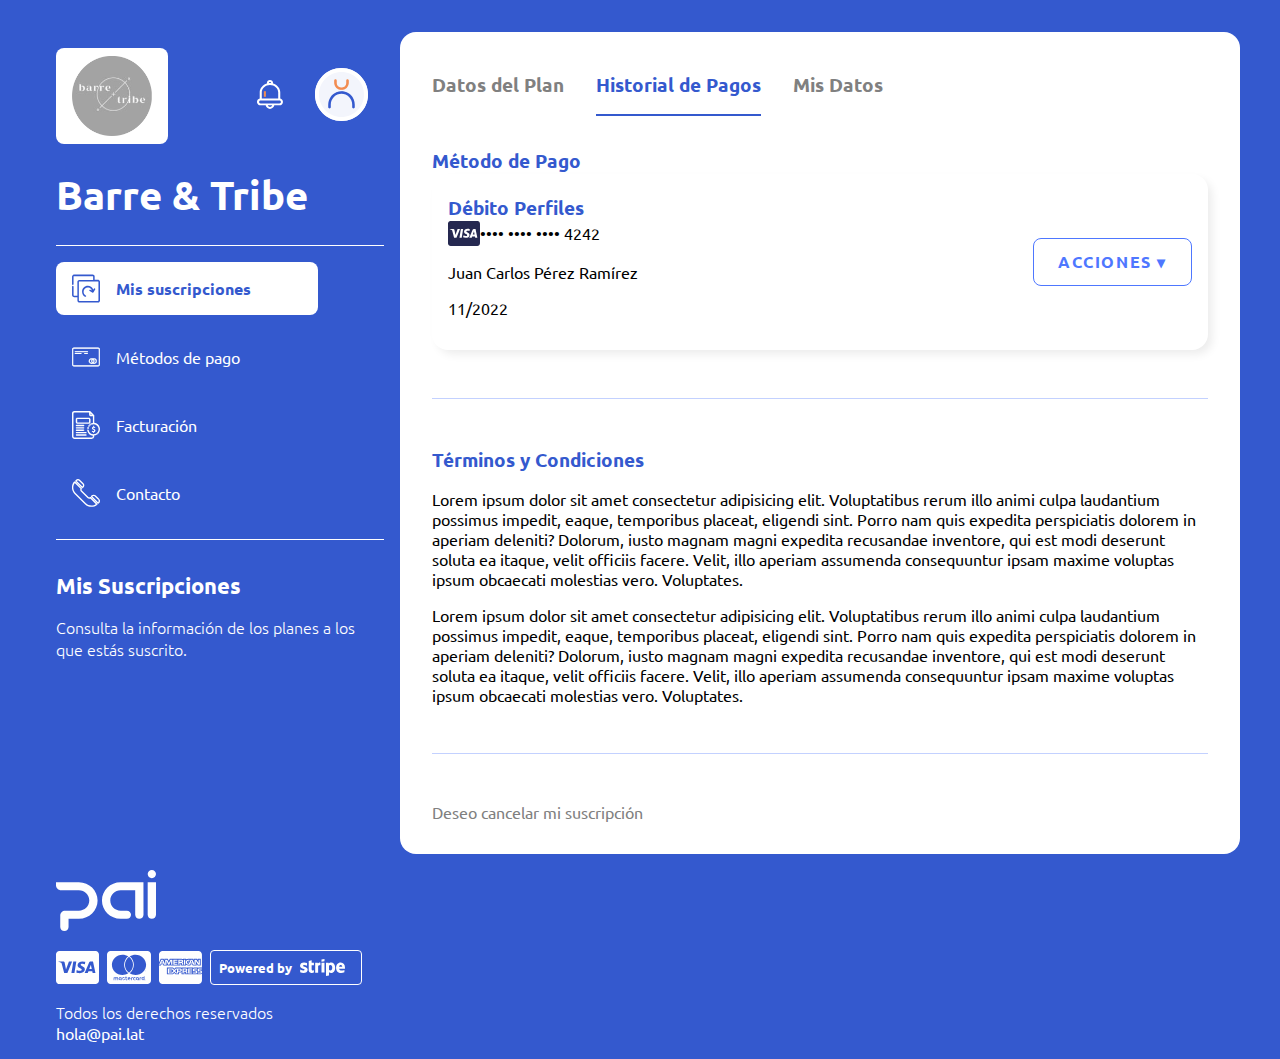
==== payments.html @ bb8e09a6 "Start Payments page" ====
<!DOCTYPE html>
<html lang="en">
  <head>
    <meta charset="UTF-8" />
    <meta http-equiv="X-UA-Compatible" content="IE=edge" />
    <meta name="viewport" content="width=device-width, initial-scale=1.0" />
    <link rel="stylesheet" href="./assets/css/main.css" />
    <title>Pai - Technical Challenge</title>
  </head>
  <body>
    <main class="container">
      <aside class="menu">
        <header class="header">
          <div class="header__company-img">
            <img src="./assets/img/barre_tribe.png" alt="company logo" />
          </div>
          <div class="header__icons">
            <a href="#" alt="">
              <img src="./assets/svg/icons/bell.svg" alt="Notificaciones" />
            </a>
            <a href="#">
              <img src="./assets/svg/icons/user_icon.svg" alt="Usuario" />
            </a>
          </div>
        </header>
        <nav>
          <h1 class="main-title">Barre & Tribe</h1>
          <div class="split-line"></div>
          <a href="index.html" class="nav__btn active">
            <img src="./assets/svg/icons/subscriptions_icon.svg" alt="" />
            <p>Mis suscripciones</p>
          </a>
          <div class="nav__btn no-active">
            <img src="./assets/svg/icons/card_icon.svg" alt="" />
            <p>Métodos de pago</p>
          </div>
          <div class="nav__btn no-active">
            <img src="./assets/svg/icons/invoice_icon.svg" alt="" />
            <p>Facturación</p>
          </div>
          <div class="nav__btn no-active">
            <img src="./assets/svg/icons/phone_icon.svg" alt="" />
            <p>Contacto</p>
          </div>
          <br />
          <div class="split-line"></div>
        </nav>
        <article>
          <h1 class="white-title">Mis Suscripciones</h1>
          <h4>
            Consulta la información de los planes a los que estás suscrito.
          </h4>
        </article>
      </aside>
      <section class="description-container">
        <div class="subscription-header">
          <a href="subscriptions-detail.html" class="title-no-active">
            <h2>Datos del Plan</h2>
          </a>
          <a href="#" class="title-active">
            <h2>Historial de Pagos</h2>
          </a>
          <a href="#" class="title-no-active">
            <h2>Mis Datos</h2>
          </a>
        </div>
        <h3>Método de Pago</h3>
        <article class="payment-method">
          <div class="credit-card">
            <h3>Débito Perfiles</h3>
            <div class="credit-card-number">
              <img src="./assets/svg/icons/visa_blue.svg" alt="" />
              <span>•••• •••• •••• 4242</span>
            </div>
            <p>Juan Carlos Pérez Ramírez</p>
            <p>11/2022</p>
          </div>
          <div class="action-btn--container">
            <a href="#" class="action-btn">acciones &blacktriangledown;</a>
          </div>
        </article>
        <div class="split-line-blue"></div>
        <h3>Términos y Condiciones</h3>
        <p>
          Lorem ipsum dolor sit amet consectetur adipisicing elit. Voluptatibus
          rerum illo animi culpa laudantium possimus impedit, eaque, temporibus
          placeat, eligendi sint. Porro nam quis expedita perspiciatis dolorem
          in aperiam deleniti? Dolorum, iusto magnam magni expedita recusandae
          inventore, qui est modi deserunt soluta ea itaque, velit officiis
          facere. Velit, illo aperiam assumenda consequuntur ipsam maxime
          voluptas ipsum obcaecati molestias vero. Voluptates.
        </p>
        <p>
          Lorem ipsum dolor sit amet consectetur adipisicing elit. Voluptatibus
          rerum illo animi culpa laudantium possimus impedit, eaque, temporibus
          placeat, eligendi sint. Porro nam quis expedita perspiciatis dolorem
          in aperiam deleniti? Dolorum, iusto magnam magni expedita recusandae
          inventore, qui est modi deserunt soluta ea itaque, velit officiis
          facere. Velit, illo aperiam assumenda consequuntur ipsam maxime
          voluptas ipsum obcaecati molestias vero. Voluptates.
        </p>
        <div class="split-line-blue"></div>
        <a
          href="subscriptions-detail.html"
          class="subscription-delete"
          target="_blank"
          >Deseo cancelar mi suscripción</a
        >
      </section>
      <footer class="footer-container">
        <div class="footer-logo">
          <img src="./assets/svg/logos/pai_logo.svg" alt="" />
        </div>
        <div class="footer__cards-icons">
          <img src="./assets/svg/icons/visa.svg" alt="" />
          <img src="./assets/svg/icons/mastercard.svg" alt="" />
          <img src="./assets/svg/icons/american_express.svg" alt="" />
          <a
            href="https://stripe.com/partners/pai"
            class="footer__cards-icons--stripe link-dark"
            target="_blank"
          >
            <h5>Powered by</h5>
            <img src="./assets/svg/logos/stripe.svg" alt="" />
          </a>
        </div>
        <h4>Todos los derechos reservados</h4>
        <a href="mailto:hola@pai.lat" class="link-dark">hola@pai.lat</a>
      </footer>
    </main>
  </body>
</html>
---- assets/css/main.css ----
@import url("https://fonts.googleapis.com/css2?family=Ubuntu:wght@300;400;700&display=swap");

:root {
  --main-color: #3459ce;
  --soft-color: #c3d1ff;
  --white: #fff;
  --active: #c1fdda;
  --active-font: #01a775;
  --main-button: #4e77ff;
  --canceled: rgb(255, 218, 238);
  --canceled-font: rgb(255, 0, 85);
  --no-active: #808080;
}

body {
  margin: 0;
  padding: 0;
  box-sizing: border-box;
  background-color: var(--main-color);
  font-family: "Ubuntu", sans-serif;
  font-size: 16px;
}

h1 {
  color: var(--main-color);
  font-size: 1.4rem;
  margin: 0.5rem 0 0.5rem 0;
}

h2 {
  color: var(--main-color);
  font-size: 1.2rem;
  margin: 0.5rem 0 0.5rem 0;
}

h3 {
  color: var(--main-color);
  margin: 0.3rem 0 0 0;
}

h4 {
  color: var(--white);
  font-weight: lighter;
  margin: 1rem 0 0 0;
}

/* --------------------------------------------/
|                   UTILITIES 
\* -------------------------------------------*/

.action-btn {
  background-color: var(--white);
  border: 1px solid var(--main-button);
  padding: 0.8rem 1.5rem 0.8rem 1.5rem;
  text-transform: uppercase;
  font-size: 1rem;
  font-weight: bold;
  text-decoration: none;
  color: var(--main-button);
  letter-spacing: 0.1rem;
  border-radius: 0.5rem;
  float: right;
}

.active {
  background-color: var(--white);
  width: 80%;
  color: var(--main-color);
  border-radius: 0.5rem;
  cursor: pointer;
  font-weight: bold;
}

.active-btn {
  background-color: var(--active);
  padding: 0.3rem 0.8rem;
  border-radius: 0.5rem;
  font-weight: bold;
  color: var(--active-font);
  margin-left: 2rem;
}

.canceled-btn {
  background-color: var(--canceled);
  padding: 0.3rem 0.8rem;
  border-radius: 0.5rem;
  font-weight: bold;
  color: var(--canceled-font);
  margin-left: 2rem;
}

.container {
  display: grid;
  grid-template-columns: 30% 70%;
  max-width: 1200px;
  margin: 0 auto;
  margin-top: 2rem;
  height: 100vh;
}

.link-dark {
  color: var(--white);
  text-decoration: none;
}

.main-btn {
  background-color: var(--main-button);
  padding: 1rem 2rem 1rem 2rem;
  float: right;
  text-transform: uppercase;
  font-size: 0.8rem;
  font-weight: bold;
  text-decoration: none;
  color: var(--white);
  letter-spacing: 0.1rem;
  border-radius: 0.5rem;
  margin-top: 2rem;
}

.main-title {
  font-size: 2.5rem;
  margin: 1.5rem 0;
  color: var(--white);
}

.menu {
  padding: 1rem;
}

.no-active {
  color: var(--white);
}

.no-active > img {
  filter: brightness(5);
}

.secondary-btn {
  position: relative;
  left: 25%;
  background-color: var(--white);
  padding: 1rem 2rem 1rem 2rem;
  text-transform: uppercase;
  font-size: 0.8rem;
  font-weight: bold;
  text-decoration: none;
  color: var(--main-button);
  letter-spacing: 0.1rem;
  border-radius: 0.5rem;
  margin-top: 2rem;
}

.split-line {
  border-bottom: 1px solid var(--white);
}

.split-line-blue {
  border-bottom: 1px solid var(--soft-color);
  margin: 3rem 0;
}
.title-active {
  padding-bottom: 0.5rem;
  border-bottom: 2px solid var(--main-color);
  text-decoration: none;
}

.title-no-active {
  text-decoration: none;
}

.title-no-active h2 {
  color: var(--no-active);
}

.white-title {
  margin-top: 2rem;
  color: var(--white);
}

/*********** Start Lateral Menu **********/

.header {
  display: flex;
  align-items: center;
  justify-content: space-between;
}

.header__company-img {
  height: 80px;
  border-radius: 0.5rem;
  background-color: var(--white);
  padding: 0.5rem 1rem;
  text-align: center;
}

.header__company-img img {
  height: 100%;
}

.header__icons {
  display: flex;
  align-items: center;
}

.header__icons img {
  margin: 0 1rem;
}

.nav__btn {
  display: flex;
  margin-top: 1rem;
  text-decoration: none;
}

.nav__btn img {
  padding-left: 1rem;
  padding-right: 1rem;
}

.footer__cards-icons {
  display: flex;
  align-items: center;
}

.footer__cards-icons img {
  margin-right: 0.5rem;
}

.footer__cards-icons--stripe {
  display: flex;
  align-items: center;
  border: 1px solid var(--white);
  border-radius: 0.25rem;
  padding: 0 0.5rem;
}

.footer__cards-icons--stripe h5 {
  color: var(--white);
  margin: 0.5rem 0.5rem 0.5rem 0;
}

.footer-container {
  position: sticky;
  padding: 1rem;
}

.footer-logo {
  margin-bottom: 1rem;
}

/*************** End Lateral Menu **************/

/*********** Start Description Section **********/

.description-container {
  padding: 2rem;
  background-color: var(--white);
  border-radius: 1rem;
  height: fit-content;
}

.subscription-card {
  display: grid;
  grid-template-columns: minmax(150px, 30%) 1fr;
  width: 100%;
  border-radius: 1rem;
  box-shadow: 5px 5px 10px -1px rgba(0, 0, 0, 0.08);
  margin-bottom: 2.5rem;
}

.info-container {
  padding: 1rem;
}

.img-container img {
  width: 100%;
  height: 100%;
  object-fit: cover;
  border-radius: 1rem 0 0rem 1rem;
}

.subscription-title {
  display: flex;
  align-items: center;
}

.price-frequency {
  display: flex;
}

.price-frequency > div {
  margin-right: 2rem;
}

.price-frequency small {
  font-size: 0.7rem;
}

/*********** End Description Section **********/

/*********** Start Subscription Detail Styles **********/

/*------- Start Carousel ------*/

@keyframes carousel-slide {
  0% {
    transform: translateX(0%);
  }
  33.33% {
    transform: translateX(-33.33%);
  }
  66.66% {
    transform: translateX(-66.66%);
  }
}

.carousel {
  width: 100%;
  border-radius: 1rem;
  overflow-x: hidden;
}

.carousel input {
  display: none;
}

.carousel label {
  display: inline-block;
  margin: 0 0.25rem;
  width: 0.5rem;
  height: 0.5rem;
  border: 2px solid var(--main-button);
  border-radius: 50%;
  cursor: pointer;
}

.carousel .slides {
  width: 300%;
  padding: 0;
  display: flex;
  list-style: none;
  transition: transform 0.5s ease-in-out;
  animation: carousel-slide 9s ease-in-out;
}

.carousel-img {
  border-radius: 1rem;
  width: 100%;
  height: 100%;
  object-fit: cover;
}

#slide-1:checked ~ .slides {
  transform: translateX(0%);
}

#slide-2:checked ~ .slides {
  transform: translateX(-33.33%);
}

#slide-3:checked ~ .slides {
  transform: translateX(-66.66%);
}

#slide-1:checked ~ .slides-nav label#dot-1,
#slide-2:checked ~ .slides-nav label#dot-2,
#slide-3:checked ~ .slides-nav label#dot-3 {
  background-color: var(--main-color);
}

.slides-nav {
  text-align: center;
}

/*------- End Carousel ------*/

.subscription-header {
  display: flex;
  margin-bottom: 2rem;
}

.subscription-header a {
  margin-right: 2rem;
}

.subscription-info {
  display: grid;
  grid-template-columns: 1fr 2fr;
}

.subscription-fee p {
  margin: 1rem 0 0rem 0;
}

.subscription-img--container img {
  width: 100%;
  height: 100%;
  object-fit: cover;
  border-radius: 1rem;
}

.subscription-delete {
  text-decoration: none;
  color: var(--no-active);
}

/*********** End Subscription Detail Styles **********/

/*********** Start Payment Styles **********/

.credit-card img {
  width: 2rem;
}

.credit-card-number {
  display: flex;
  align-items: center;
}

.credit-card-number {
  display: flex;
  align-items: center;
}

.payment-method {
  display: grid;
  grid-template-columns: 1fr 1fr;
  border-radius: 1rem;
  box-shadow: 5px 5px 10px -1px rgba(0, 0, 0, 0.08);
  margin-bottom: 2.5rem;
  align-items: center;
  padding: 1rem;
}

/*********** End Payment Styles **********/
/* --------------------------------------------/
                   LARGE 992 PX
\* -------------------------------------------*/

@media screen and (max-width: 992px) {
  .container {
    grid-template-columns: 1fr;
    margin: 0 auto;
  }
  .description-container {
    margin: 1rem;
  }
}

/* --------------------------------------------/
                   MEDIUM 768 PX
\* -------------------------------------------*/

@media screen and (max-width: 768px) {
  .secondary-btn {
    position: static;
    width: 100%;
    padding: 0.5rem;
    text-align: center;
  }
  .subscription-card {
    grid-template-columns: 1fr;
  }
  .img-container img {
    border-radius: 1rem;
  }
}
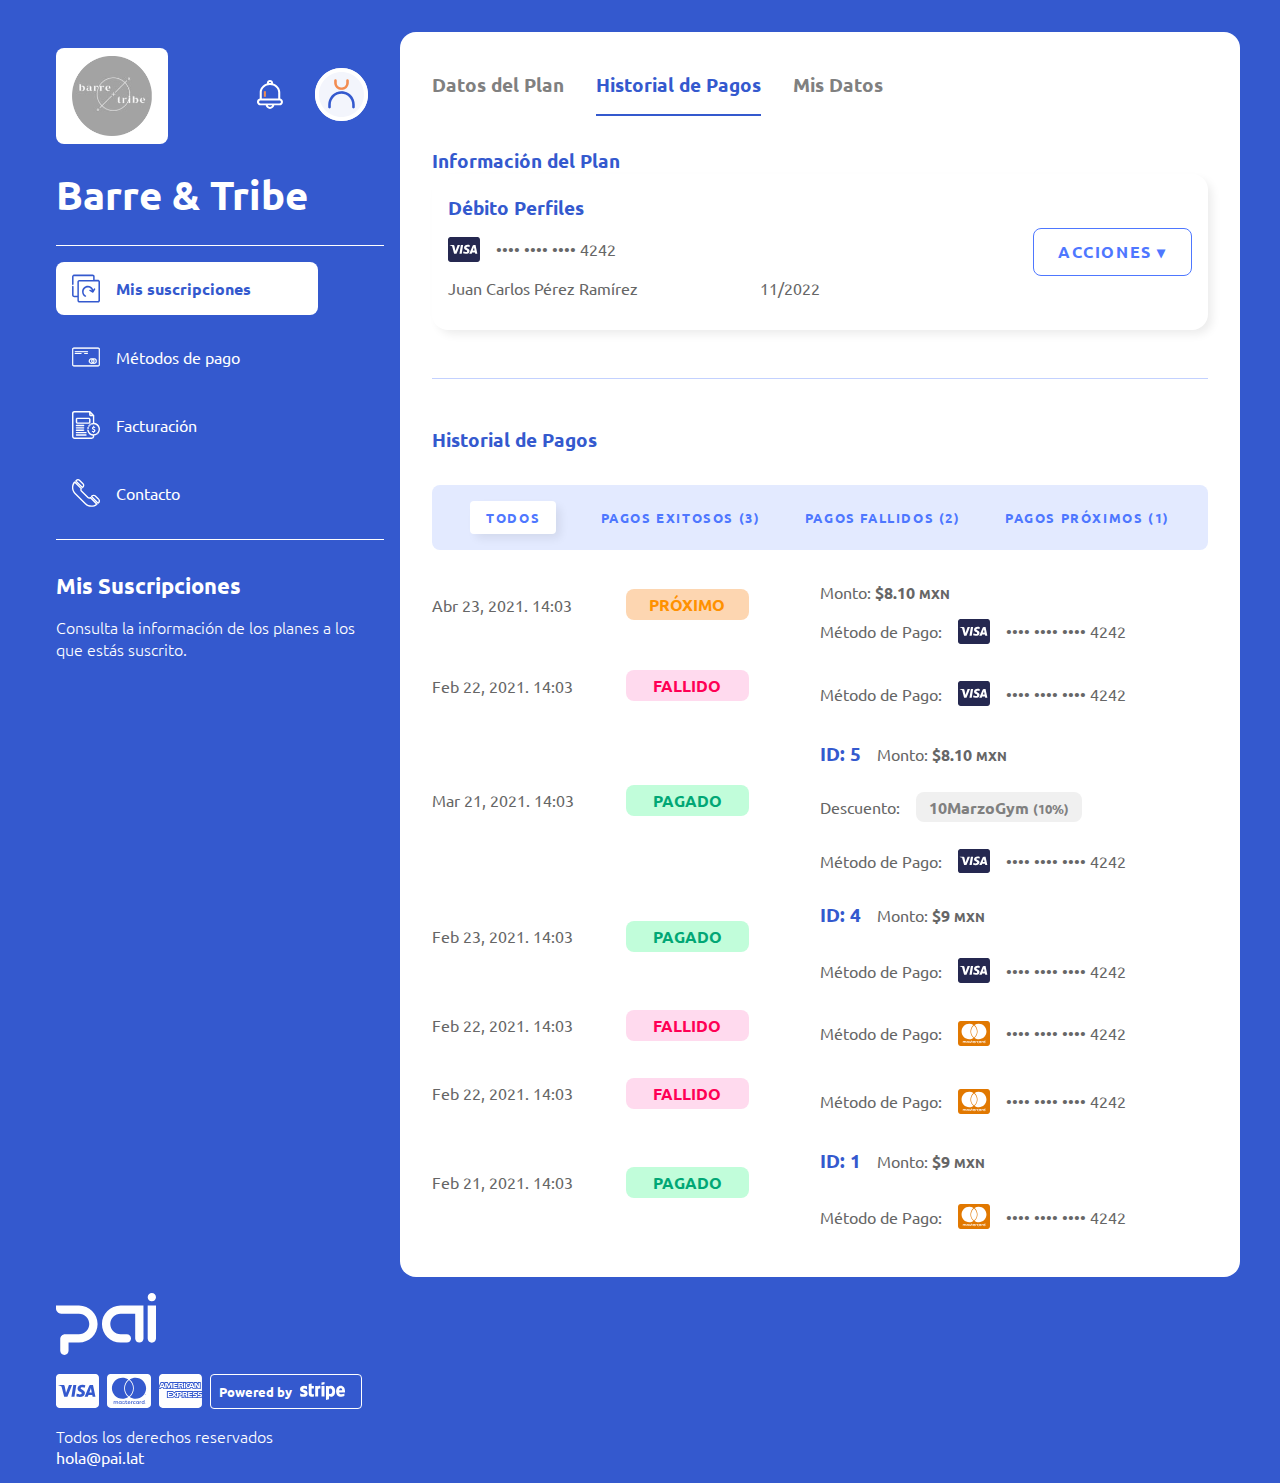
==== commit 7d6b4423: "finish user data and payments pages" ====
--- a/payments.html
+++ b/payments.html
@@ -60,11 +60,11 @@
           <a href="#" class="title-active">
             <h2>Historial de Pagos</h2>
           </a>
-          <a href="#" class="title-no-active">
+          <a href="user-data.html" class="title-no-active">
             <h2>Mis Datos</h2>
           </a>
         </div>
-        <h3>Método de Pago</h3>
+        <h3>Información del Plan</h3>
         <article class="payment-method">
           <div class="credit-card">
             <h3>Débito Perfiles</h3>
@@ -72,40 +72,139 @@
               <img src="./assets/svg/icons/visa_blue.svg" alt="" />
               <span>•••• •••• •••• 4242</span>
             </div>
-            <p>Juan Carlos Pérez Ramírez</p>
-            <p>11/2022</p>
+            <div class="credit-card-owner">
+              <p>Juan Carlos Pérez Ramírez</p>
+              <p>11/2022</p>
+            </div>
           </div>
           <div class="action-btn--container">
             <a href="#" class="action-btn">acciones &blacktriangledown;</a>
           </div>
         </article>
         <div class="split-line-blue"></div>
-        <h3>Términos y Condiciones</h3>
-        <p>
-          Lorem ipsum dolor sit amet consectetur adipisicing elit. Voluptatibus
-          rerum illo animi culpa laudantium possimus impedit, eaque, temporibus
-          placeat, eligendi sint. Porro nam quis expedita perspiciatis dolorem
-          in aperiam deleniti? Dolorum, iusto magnam magni expedita recusandae
-          inventore, qui est modi deserunt soluta ea itaque, velit officiis
-          facere. Velit, illo aperiam assumenda consequuntur ipsam maxime
-          voluptas ipsum obcaecati molestias vero. Voluptates.
-        </p>
-        <p>
-          Lorem ipsum dolor sit amet consectetur adipisicing elit. Voluptatibus
-          rerum illo animi culpa laudantium possimus impedit, eaque, temporibus
-          placeat, eligendi sint. Porro nam quis expedita perspiciatis dolorem
-          in aperiam deleniti? Dolorum, iusto magnam magni expedita recusandae
-          inventore, qui est modi deserunt soluta ea itaque, velit officiis
-          facere. Velit, illo aperiam assumenda consequuntur ipsam maxime
-          voluptas ipsum obcaecati molestias vero. Voluptates.
-        </p>
-        <div class="split-line-blue"></div>
-        <a
-          href="subscriptions-detail.html"
-          class="subscription-delete"
-          target="_blank"
-          >Deseo cancelar mi suscripción</a
-        >
+        <h3>Historial de Pagos</h3>
+        <article class="nav-type-payments">
+          <a href="#" class="payments-btn">todos</a>
+          <a href="#" class="payments-btn disable">pagos exitosos (3)</a>
+          <a href="#" class="payments-btn disable">pagos fallidos (2)</a>
+          <a href="#" class="payments-btn disable">pagos próximos (1)</a>
+        </article>
+        <article class="payments-info--row">
+          <div>
+            <p>Abr 23, 2021. 14:03</p>
+          </div>
+          <span class="warning-btn">PRÓXIMO</span>
+          <div>
+            <p>
+              Monto: <b>$8.10 <small>MXN</small> </b>
+            </p>
+            <div class="credit-card-number">
+              <span class="txt-margin-right">Método de Pago:</span>
+              <img src="./assets/svg/icons/visa_blue.svg" alt="" />
+              <span>•••• •••• •••• 4242</span>
+            </div>
+          </div>
+        </article>
+        <article class="payments-info--row">
+          <div>
+            <p>Feb 22, 2021. 14:03</p>
+          </div>
+          <span class="canceled-btn">FALLIDO</span>
+          <div>
+            <div class="credit-card-number">
+              <span class="txt-margin-right">Método de Pago:</span>
+              <img src="./assets/svg/icons/visa_blue.svg" alt="" />
+              <span>•••• •••• •••• 4242</span>
+            </div>
+          </div>
+        </article>
+        <article class="payments-info--row">
+          <div>
+            <p>Mar 21, 2021. 14:03</p>
+          </div>
+          <span class="active-btn">PAGADO</span>
+          <div>
+            <div class="payment-success--row">
+              <h3 class="txt-margin-right">ID: 5</h3>
+              <p>
+                Monto: <b>$8.10 <small>MXN</small> </b>
+              </p>
+            </div>
+            <div class="payment-discount--row">
+              <p class="txt-margin-right">Descuento:</p>
+              <span class="discount-btn">10MarzoGym <small>(10%)</small></span>
+            </div>
+            <div class="credit-card-number">
+              <span class="txt-margin-right">Método de Pago:</span>
+              <img src="./assets/svg/icons/visa_blue.svg" alt="" />
+              <span>•••• •••• •••• 4242</span>
+            </div>
+          </div>
+        </article>
+        <article class="payments-info--row">
+          <div>
+            <p>Feb 23, 2021. 14:03</p>
+          </div>
+          <span class="active-btn">PAGADO</span>
+          <div>
+            <div class="payment-success--row">
+              <h3 class="txt-margin-right">ID: 4</h3>
+              <p>
+                Monto: <b>$9 <small>MXN</small> </b>
+              </p>
+            </div>
+            <div class="credit-card-number">
+              <span class="txt-margin-right">Método de Pago:</span>
+              <img src="./assets/svg/icons/visa_blue.svg" alt="" />
+              <span>•••• •••• •••• 4242</span>
+            </div>
+          </div>
+        </article>
+        <article class="payments-info--row">
+          <div>
+            <p>Feb 22, 2021. 14:03</p>
+          </div>
+          <span class="canceled-btn">FALLIDO</span>
+          <div>
+            <div class="credit-card-number">
+              <span class="txt-margin-right">Método de Pago:</span>
+              <img src="./assets/svg/icons/mastercard_color.svg" alt="" />
+              <span>•••• •••• •••• 4242</span>
+            </div>
+          </div>
+        </article>
+        <article class="payments-info--row">
+          <div>
+            <p>Feb 22, 2021. 14:03</p>
+          </div>
+          <span class="canceled-btn">FALLIDO</span>
+          <div>
+            <div class="credit-card-number">
+              <span class="txt-margin-right">Método de Pago:</span>
+              <img src="./assets/svg/icons/mastercard_color.svg" alt="" />
+              <span>•••• •••• •••• 4242</span>
+            </div>
+          </div>
+        </article>
+        <article class="payments-info--row">
+          <div>
+            <p>Feb 21, 2021. 14:03</p>
+          </div>
+          <span class="active-btn">PAGADO</span>
+          <div>
+            <div class="payment-success--row">
+              <h3 class="txt-margin-right">ID: 1</h3>
+              <p>
+                Monto: <b>$9 <small>MXN</small> </b>
+              </p>
+            </div>
+            <div class="credit-card-number">
+              <span class="txt-margin-right">Método de Pago:</span>
+              <img src="./assets/svg/icons/mastercard_color.svg" alt="" />
+              <span>•••• •••• •••• 4242</span>
+            </div>
+          </div>
+        </article>
       </section>
       <footer class="footer-container">
         <div class="footer-logo">
--- a/assets/css/main.css
+++ b/assets/css/main.css
@@ -1,15 +1,22 @@
 @import url("https://fonts.googleapis.com/css2?family=Ubuntu:wght@300;400;700&display=swap");
 
 :root {
+  --black-text: #666666;
   --main-color: #3459ce;
   --soft-color: #c3d1ff;
+  --softly-color: #e3eaff;
   --white: #fff;
+  --soft-gray: rgb(240, 240, 240);
+  --border-gray: rgb(199, 199, 199);
   --active: #c1fdda;
   --active-font: #01a775;
+  --no-active: #808080;
   --main-button: #4e77ff;
   --canceled: rgb(255, 218, 238);
   --canceled-font: rgb(255, 0, 85);
-  --no-active: #808080;
+  --warning: rgb(253, 214, 177);
+  --warning-font: rgb(255, 145, 0);
+  --box-shadow: 5px 5px 10px -1px rgba(0, 0, 0, 0.08);
 }
 
 body {
@@ -19,6 +26,7 @@
   background-color: var(--main-color);
   font-family: "Ubuntu", sans-serif;
   font-size: 16px;
+  color: var(--black-text);
 }
 
 h1 {
@@ -77,7 +85,7 @@
   border-radius: 0.5rem;
   font-weight: bold;
   color: var(--active-font);
-  margin-left: 2rem;
+  text-align: center;
 }
 
 .canceled-btn {
@@ -86,7 +94,7 @@
   border-radius: 0.5rem;
   font-weight: bold;
   color: var(--canceled-font);
-  margin-left: 2rem;
+  text-align: center;
 }
 
 .container {
@@ -98,6 +106,15 @@
   height: 100vh;
 }
 
+.discount-btn {
+  background-color: var(--soft-gray);
+  padding: 0.3rem 0.8rem;
+  border-radius: 0.5rem;
+  font-weight: bold;
+  color: var(--no-active);
+  text-align: center;
+}
+
 .link-dark {
   color: var(--white);
   text-decoration: none;
@@ -133,6 +150,26 @@
 
 .no-active > img {
   filter: brightness(5);
+}
+
+.payments-btn {
+  background-color: var(--white);
+  padding: 0.5rem 1rem 0.5rem 1rem;
+  margin: 0 1rem;
+  text-transform: uppercase;
+  font-size: 0.8rem;
+  font-weight: bold;
+  text-decoration: none;
+  color: var(--main-button);
+  letter-spacing: 0.1rem;
+  border-radius: 0.25rem;
+  box-shadow: var(--box-shadow);
+}
+
+.disable {
+  padding: 0;
+  background-color: var(--softly-color);
+  box-shadow: none;
 }
 
 .secondary-btn {
@@ -162,19 +199,36 @@
   padding-bottom: 0.5rem;
   border-bottom: 2px solid var(--main-color);
   text-decoration: none;
+  text-align: center;
 }
 
 .title-no-active {
   text-decoration: none;
+  text-align: center;
 }
 
 .title-no-active h2 {
   color: var(--no-active);
 }
 
+.txt-margin-right {
+  margin-right: 1rem;
+}
+
 .white-title {
   margin-top: 2rem;
   color: var(--white);
+}
+
+.warning-btn {
+  background-color: var(--warning);
+  padding: 0.3rem 0.8rem;
+  border-radius: 0.5rem;
+  font-weight: bold;
+  color: var(--warning-font);
+  width: 50%;
+  height: fit-content;
+  text-align: center;
 }
 
 /*********** Start Lateral Menu **********/
@@ -264,7 +318,7 @@
   grid-template-columns: minmax(150px, 30%) 1fr;
   width: 100%;
   border-radius: 1rem;
-  box-shadow: 5px 5px 10px -1px rgba(0, 0, 0, 0.08);
+  box-shadow: var(--box-shadow);
   margin-bottom: 2.5rem;
 }
 
@@ -282,6 +336,10 @@
 .subscription-title {
   display: flex;
   align-items: center;
+}
+
+.subscription-title h3 {
+  margin-right: 2rem;
 }
 
 .price-frequency {
@@ -408,18 +466,55 @@
 
 /*********** Start Payment Styles **********/
 
-.credit-card img {
+.credit-card-number img {
   width: 2rem;
+  margin-right: 1rem;
 }
 
 .credit-card-number {
   display: flex;
   align-items: center;
-}
-
-.credit-card-number {
-  display: flex;
-  align-items: center;
+  margin-top: 1rem;
+}
+
+.credit-card-owner {
+  display: flex;
+  justify-content: space-between;
+}
+
+.nav-type-payments {
+  display: flex;
+  justify-content: space-around;
+  align-items: center;
+  margin-top: 2rem;
+  border-radius: 0.5rem;
+  padding: 1rem;
+  background-color: var(--softly-color);
+}
+
+.payments-info--row {
+  display: grid;
+  grid-template-columns: 1fr 1fr 2fr;
+  align-items: center;
+  margin: 1rem 0;
+}
+
+.payments-info--row > .active-btn {
+  width: 50%;
+}
+
+.payments-info--row > .canceled-btn {
+  width: 50%;
+}
+
+.payment-success--row {
+  display: flex;
+  align-items: baseline;
+}
+
+.payment-discount--row {
+  display: flex;
+  align-items: baseline;
 }
 
 .payment-method {
@@ -433,6 +528,40 @@
 }
 
 /*********** End Payment Styles **********/
+
+/*********** Start Form User Data **********/
+
+.form-container {
+  display: flex;
+  flex-wrap: wrap;
+}
+
+.form-fieldset {
+  flex: 1 1 180px;
+  margin-right: 0.5rem;
+  margin-bottom: 0.5rem;
+  border-radius: 0.5rem;
+  border: 1px solid var(--border-gray);
+}
+
+.form-fieldset--input {
+  margin-right: 0.5rem;
+  margin-bottom: 0.5rem;
+  border-radius: 0.5rem;
+  border: 1px solid var(--border-gray);
+}
+
+.form-fieldset input {
+  font-family: "Ubuntu", sans-serif;
+  font-size: 1rem;
+  color: var(--black-text);
+  padding: 0.3rem;
+  border: none;
+  width: 100%;
+  outline: none;
+}
+
+/*********** End Form User Data **********/
 /* --------------------------------------------/
                    LARGE 992 PX
 \* -------------------------------------------*/
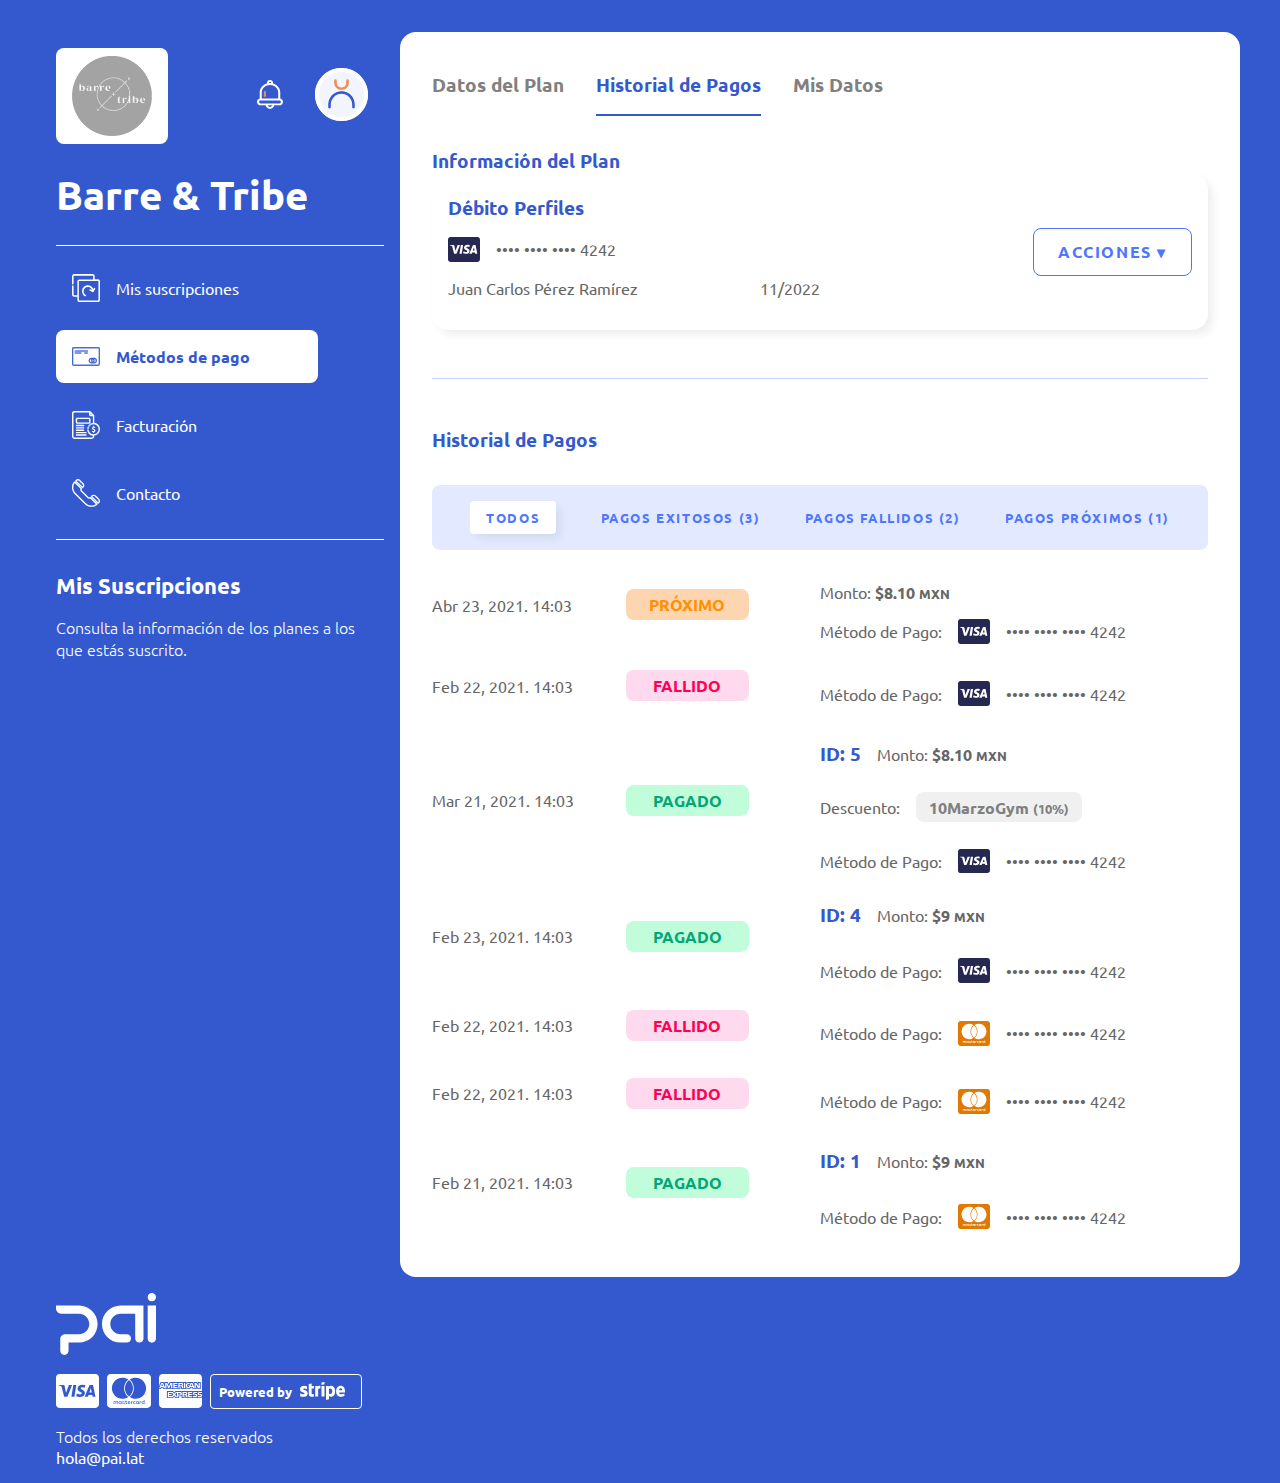
==== commit 0d9b062a: "fixing styles" ====
--- a/payments.html
+++ b/payments.html
@@ -26,22 +26,22 @@
         <nav>
           <h1 class="main-title">Barre & Tribe</h1>
           <div class="split-line"></div>
-          <a href="index.html" class="nav__btn active">
+          <a href="index.html" class="nav__btn no-active">
             <img src="./assets/svg/icons/subscriptions_icon.svg" alt="" />
             <p>Mis suscripciones</p>
           </a>
-          <div class="nav__btn no-active">
+          <a href="payments.html" class="nav__btn active">
             <img src="./assets/svg/icons/card_icon.svg" alt="" />
             <p>Métodos de pago</p>
-          </div>
-          <div class="nav__btn no-active">
+          </a>
+          <a href="payments.html" class="nav__btn no-active">
             <img src="./assets/svg/icons/invoice_icon.svg" alt="" />
             <p>Facturación</p>
-          </div>
-          <div class="nav__btn no-active">
+          </a>
+          <a href="user-data.html" class="nav__btn no-active">
             <img src="./assets/svg/icons/phone_icon.svg" alt="" />
             <p>Contacto</p>
-          </div>
+          </a>
           <br />
           <div class="split-line"></div>
         </nav>
--- a/assets/css/main.css
+++ b/assets/css/main.css
@@ -479,6 +479,7 @@
 
 .credit-card-owner {
   display: flex;
+  flex-wrap: wrap;
   justify-content: space-between;
 }
 
@@ -581,6 +582,30 @@
 \* -------------------------------------------*/
 
 @media screen and (max-width: 768px) {
+  .credit-card-number {
+    flex-wrap: wrap;
+  }
+
+  .img-container img {
+    border-radius: 1rem;
+  }
+
+  .nav-type-payments {
+    flex-wrap: wrap;
+  }
+
+  .payments-info--row {
+    grid-template-columns: 1fr;
+  }
+
+  .payment-method {
+    grid-template-columns: 1fr;
+  }
+
+  .payment-discount--row {
+    display: block;
+  }
+
   .secondary-btn {
     position: static;
     width: 100%;
@@ -590,7 +615,7 @@
   .subscription-card {
     grid-template-columns: 1fr;
   }
-  .img-container img {
-    border-radius: 1rem;
-  }
-}
+  .subscription-header {
+    flex-wrap: wrap;
+  }
+}
